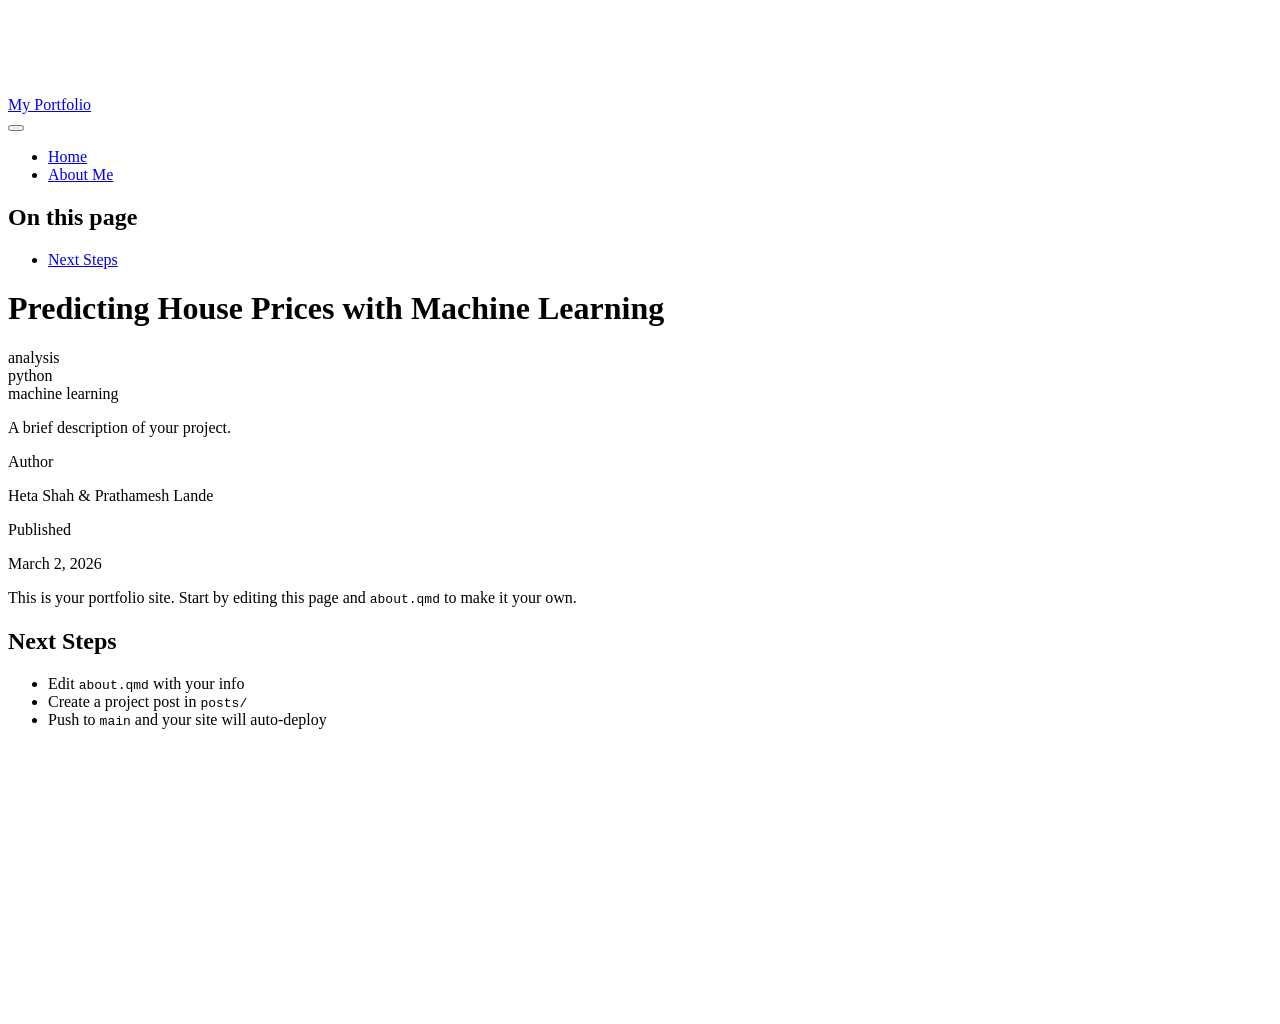
==== my-first-project/index.html @ 6f470e82 "deploy: f422465abd7d5f091201f24328987027fa8f9905" ====
<!DOCTYPE html>
<html xmlns="http://www.w3.org/1999/xhtml" lang="en" xml:lang="en"><head>

<meta charset="utf-8">
<meta name="generator" content="quarto-1.8.27">

<meta name="viewport" content="width=device-width, initial-scale=1.0, user-scalable=yes">

<meta name="author" content="Heta Shah &amp; Prathamesh Lande">
<meta name="dcterms.date" content="2026-03-02">
<meta name="description" content="A brief description of your project.">

<title>Predicting House Prices with Machine Learning – My Portfolio</title>
<style>
code{white-space: pre-wrap;}
span.smallcaps{font-variant: small-caps;}
div.columns{display: flex; gap: min(4vw, 1.5em);}
div.column{flex: auto; overflow-x: auto;}
div.hanging-indent{margin-left: 1.5em; text-indent: -1.5em;}
ul.task-list{list-style: none;}
ul.task-list li input[type="checkbox"] {
  width: 0.8em;
  margin: 0 0.8em 0.2em -1em; /* quarto-specific, see https://github.com/quarto-dev/quarto-cli/issues/4556 */ 
  vertical-align: middle;
}
</style>


<script src="../site_libs/quarto-nav/quarto-nav.js"></script>
<script src="../site_libs/quarto-nav/headroom.min.js"></script>
<script src="../site_libs/clipboard/clipboard.min.js"></script>
<script src="../site_libs/quarto-search/autocomplete.umd.js"></script>
<script src="../site_libs/quarto-search/fuse.min.js"></script>
<script src="../site_libs/quarto-search/quarto-search.js"></script>
<meta name="quarto:offset" content="../">
<script src="../site_libs/quarto-html/quarto.js" type="module"></script>
<script src="../site_libs/quarto-html/tabsets/tabsets.js" type="module"></script>
<script src="../site_libs/quarto-html/axe/axe-check.js" type="module"></script>
<script src="../site_libs/quarto-html/popper.min.js"></script>
<script src="../site_libs/quarto-html/tippy.umd.min.js"></script>
<script src="../site_libs/quarto-html/anchor.min.js"></script>
<link href="../site_libs/quarto-html/tippy.css" rel="stylesheet">
<link href="../site_libs/quarto-html/quarto-syntax-highlighting-ed96de9b727972fe78a7b5d16c58bf87.css" rel="stylesheet" id="quarto-text-highlighting-styles">
<script src="../site_libs/bootstrap/bootstrap.min.js"></script>
<link href="../site_libs/bootstrap/bootstrap-icons.css" rel="stylesheet">
<link href="../site_libs/bootstrap/bootstrap-afa37c5c79185640b9c231024f4fe5ea.min.css" rel="stylesheet" append-hash="true" id="quarto-bootstrap" data-mode="light">
<script id="quarto-search-options" type="application/json">{
  "location": "navbar",
  "copy-button": false,
  "collapse-after": 3,
  "panel-placement": "end",
  "type": "overlay",
  "limit": 50,
  "keyboard-shortcut": [
    "f",
    "/",
    "s"
  ],
  "show-item-context": false,
  "language": {
    "search-no-results-text": "No results",
    "search-matching-documents-text": "matching documents",
    "search-copy-link-title": "Copy link to search",
    "search-hide-matches-text": "Hide additional matches",
    "search-more-match-text": "more match in this document",
    "search-more-matches-text": "more matches in this document",
    "search-clear-button-title": "Clear",
    "search-text-placeholder": "",
    "search-detached-cancel-button-title": "Cancel",
    "search-submit-button-title": "Submit",
    "search-label": "Search"
  }
}</script>


<link rel="stylesheet" href="../styles.css">
</head>

<body class="nav-fixed quarto-light">

<div id="quarto-search-results"></div>
  <header id="quarto-header" class="headroom fixed-top">
    <nav class="navbar navbar-expand-lg " data-bs-theme="dark">
      <div class="navbar-container container-fluid">
      <div class="navbar-brand-container mx-auto">
    <a class="navbar-brand" href="../index.html">
    <span class="navbar-title">My Portfolio</span>
    </a>
  </div>
            <div id="quarto-search" class="" title="Search"></div>
          <button class="navbar-toggler" type="button" data-bs-toggle="collapse" data-bs-target="#navbarCollapse" aria-controls="navbarCollapse" role="menu" aria-expanded="false" aria-label="Toggle navigation" onclick="if (window.quartoToggleHeadroom) { window.quartoToggleHeadroom(); }">
  <span class="navbar-toggler-icon"></span>
</button>
          <div class="collapse navbar-collapse" id="navbarCollapse">
            <ul class="navbar-nav navbar-nav-scroll me-auto">
  <li class="nav-item">
    <a class="nav-link" href="../index.html"> 
<span class="menu-text">Home</span></a>
  </li>  
  <li class="nav-item">
    <a class="nav-link" href="../about.html"> 
<span class="menu-text">About Me</span></a>
  </li>  
</ul>
          </div> <!-- /navcollapse -->
            <div class="quarto-navbar-tools">
</div>
      </div> <!-- /container-fluid -->
    </nav>
</header>
<!-- content -->
<div id="quarto-content" class="quarto-container page-columns page-rows-contents page-layout-article page-navbar">
<!-- sidebar -->
<!-- margin-sidebar -->
    <div id="quarto-margin-sidebar" class="sidebar margin-sidebar">
        <nav id="TOC" role="doc-toc" class="toc-active">
    <h2 id="toc-title">On this page</h2>
   
  <ul>
  <li><a href="#next-steps" id="toc-next-steps" class="nav-link active" data-scroll-target="#next-steps">Next Steps</a></li>
  </ul>
</nav>
    </div>
<!-- main -->
<main class="content" id="quarto-document-content">

<header id="title-block-header" class="quarto-title-block default">
<div class="quarto-title">
<h1 class="title">Predicting House Prices with Machine Learning</h1>
  <div class="quarto-categories">
    <div class="quarto-category">analysis</div>
    <div class="quarto-category">python</div>
    <div class="quarto-category">machine learning</div>
  </div>
  </div>

<div>
  <div class="description">
    <p>A brief description of your project.</p>
  </div>
</div>


<div class="quarto-title-meta">

    <div>
    <div class="quarto-title-meta-heading">Author</div>
    <div class="quarto-title-meta-contents">
             <p>Heta Shah &amp; Prathamesh Lande </p>
          </div>
  </div>
    
    <div>
    <div class="quarto-title-meta-heading">Published</div>
    <div class="quarto-title-meta-contents">
      <p class="date">March 2, 2026</p>
    </div>
  </div>
  
    
  </div>
  


</header>


<p>This is your portfolio site. Start by editing this page and <code>about.qmd</code> to make it your own.</p>
<section id="next-steps" class="level2">
<h2 class="anchored" data-anchor-id="next-steps">Next Steps</h2>
<ul>
<li>Edit <code>about.qmd</code> with your info</li>
<li>Create a project post in <code>posts/</code></li>
<li>Push to <code>main</code> and your site will auto-deploy</li>
</ul>


</section>

</main> <!-- /main -->
<script id="quarto-html-after-body" type="application/javascript">
  window.document.addEventListener("DOMContentLoaded", function (event) {
    const icon = "";
    const anchorJS = new window.AnchorJS();
    anchorJS.options = {
      placement: 'right',
      icon: icon
    };
    anchorJS.add('.anchored');
    const isCodeAnnotation = (el) => {
      for (const clz of el.classList) {
        if (clz.startsWith('code-annotation-')) {                     
          return true;
        }
      }
      return false;
    }
    const onCopySuccess = function(e) {
      // button target
      const button = e.trigger;
      // don't keep focus
      button.blur();
      // flash "checked"
      button.classList.add('code-copy-button-checked');
      var currentTitle = button.getAttribute("title");
      button.setAttribute("title", "Copied!");
      let tooltip;
      if (window.bootstrap) {
        button.setAttribute("data-bs-toggle", "tooltip");
        button.setAttribute("data-bs-placement", "left");
        button.setAttribute("data-bs-title", "Copied!");
        tooltip = new bootstrap.Tooltip(button, 
          { trigger: "manual", 
            customClass: "code-copy-button-tooltip",
            offset: [0, -8]});
        tooltip.show();    
      }
      setTimeout(function() {
        if (tooltip) {
          tooltip.hide();
          button.removeAttribute("data-bs-title");
          button.removeAttribute("data-bs-toggle");
          button.removeAttribute("data-bs-placement");
        }
        button.setAttribute("title", currentTitle);
        button.classList.remove('code-copy-button-checked');
      }, 1000);
      // clear code selection
      e.clearSelection();
    }
    const getTextToCopy = function(trigger) {
      const outerScaffold = trigger.parentElement.cloneNode(true);
      const codeEl = outerScaffold.querySelector('code');
      for (const childEl of codeEl.children) {
        if (isCodeAnnotation(childEl)) {
          childEl.remove();
        }
      }
      return codeEl.innerText;
    }
    const clipboard = new window.ClipboardJS('.code-copy-button:not([data-in-quarto-modal])', {
      text: getTextToCopy
    });
    clipboard.on('success', onCopySuccess);
    if (window.document.getElementById('quarto-embedded-source-code-modal')) {
      const clipboardModal = new window.ClipboardJS('.code-copy-button[data-in-quarto-modal]', {
        text: getTextToCopy,
        container: window.document.getElementById('quarto-embedded-source-code-modal')
      });
      clipboardModal.on('success', onCopySuccess);
    }
      var localhostRegex = new RegExp(/^(?:http|https):\/\/localhost\:?[0-9]*\//);
      var mailtoRegex = new RegExp(/^mailto:/);
        var filterRegex = new RegExp('/' + window.location.host + '/');
      var isInternal = (href) => {
          return filterRegex.test(href) || localhostRegex.test(href) || mailtoRegex.test(href);
      }
      // Inspect non-navigation links and adorn them if external
     var links = window.document.querySelectorAll('a[href]:not(.nav-link):not(.navbar-brand):not(.toc-action):not(.sidebar-link):not(.sidebar-item-toggle):not(.pagination-link):not(.no-external):not([aria-hidden]):not(.dropdown-item):not(.quarto-navigation-tool):not(.about-link)');
      for (var i=0; i<links.length; i++) {
        const link = links[i];
        if (!isInternal(link.href)) {
          // undo the damage that might have been done by quarto-nav.js in the case of
          // links that we want to consider external
          if (link.dataset.originalHref !== undefined) {
            link.href = link.dataset.originalHref;
          }
        }
      }
    function tippyHover(el, contentFn, onTriggerFn, onUntriggerFn) {
      const config = {
        allowHTML: true,
        maxWidth: 500,
        delay: 100,
        arrow: false,
        appendTo: function(el) {
            return el.parentElement;
        },
        interactive: true,
        interactiveBorder: 10,
        theme: 'quarto',
        placement: 'bottom-start',
      };
      if (contentFn) {
        config.content = contentFn;
      }
      if (onTriggerFn) {
        config.onTrigger = onTriggerFn;
      }
      if (onUntriggerFn) {
        config.onUntrigger = onUntriggerFn;
      }
      window.tippy(el, config); 
    }
    const noterefs = window.document.querySelectorAll('a[role="doc-noteref"]');
    for (var i=0; i<noterefs.length; i++) {
      const ref = noterefs[i];
      tippyHover(ref, function() {
        // use id or data attribute instead here
        let href = ref.getAttribute('data-footnote-href') || ref.getAttribute('href');
        try { href = new URL(href).hash; } catch {}
        const id = href.replace(/^#\/?/, "");
        const note = window.document.getElementById(id);
        if (note) {
          return note.innerHTML;
        } else {
          return "";
        }
      });
    }
    const xrefs = window.document.querySelectorAll('a.quarto-xref');
    const processXRef = (id, note) => {
      // Strip column container classes
      const stripColumnClz = (el) => {
        el.classList.remove("page-full", "page-columns");
        if (el.children) {
          for (const child of el.children) {
            stripColumnClz(child);
          }
        }
      }
      stripColumnClz(note)
      if (id === null || id.startsWith('sec-')) {
        // Special case sections, only their first couple elements
        const container = document.createElement("div");
        if (note.children && note.children.length > 2) {
          container.appendChild(note.children[0].cloneNode(true));
          for (let i = 1; i < note.children.length; i++) {
            const child = note.children[i];
            if (child.tagName === "P" && child.innerText === "") {
              continue;
            } else {
              container.appendChild(child.cloneNode(true));
              break;
            }
          }
          if (window.Quarto?.typesetMath) {
            window.Quarto.typesetMath(container);
          }
          return container.innerHTML
        } else {
          if (window.Quarto?.typesetMath) {
            window.Quarto.typesetMath(note);
          }
          return note.innerHTML;
        }
      } else {
        // Remove any anchor links if they are present
        const anchorLink = note.querySelector('a.anchorjs-link');
        if (anchorLink) {
          anchorLink.remove();
        }
        if (window.Quarto?.typesetMath) {
          window.Quarto.typesetMath(note);
        }
        if (note.classList.contains("callout")) {
          return note.outerHTML;
        } else {
          return note.innerHTML;
        }
      }
    }
    for (var i=0; i<xrefs.length; i++) {
      const xref = xrefs[i];
      tippyHover(xref, undefined, function(instance) {
        instance.disable();
        let url = xref.getAttribute('href');
        let hash = undefined; 
        if (url.startsWith('#')) {
          hash = url;
        } else {
          try { hash = new URL(url).hash; } catch {}
        }
        if (hash) {
          const id = hash.replace(/^#\/?/, "");
          const note = window.document.getElementById(id);
          if (note !== null) {
            try {
              const html = processXRef(id, note.cloneNode(true));
              instance.setContent(html);
            } finally {
              instance.enable();
              instance.show();
            }
          } else {
            // See if we can fetch this
            fetch(url.split('#')[0])
            .then(res => res.text())
            .then(html => {
              const parser = new DOMParser();
              const htmlDoc = parser.parseFromString(html, "text/html");
              const note = htmlDoc.getElementById(id);
              if (note !== null) {
                const html = processXRef(id, note);
                instance.setContent(html);
              } 
            }).finally(() => {
              instance.enable();
              instance.show();
            });
          }
        } else {
          // See if we can fetch a full url (with no hash to target)
          // This is a special case and we should probably do some content thinning / targeting
          fetch(url)
          .then(res => res.text())
          .then(html => {
            const parser = new DOMParser();
            const htmlDoc = parser.parseFromString(html, "text/html");
            const note = htmlDoc.querySelector('main.content');
            if (note !== null) {
              // This should only happen for chapter cross references
              // (since there is no id in the URL)
              // remove the first header
              if (note.children.length > 0 && note.children[0].tagName === "HEADER") {
                note.children[0].remove();
              }
              const html = processXRef(null, note);
              instance.setContent(html);
            } 
          }).finally(() => {
            instance.enable();
            instance.show();
          });
        }
      }, function(instance) {
      });
    }
        let selectedAnnoteEl;
        const selectorForAnnotation = ( cell, annotation) => {
          let cellAttr = 'data-code-cell="' + cell + '"';
          let lineAttr = 'data-code-annotation="' +  annotation + '"';
          const selector = 'span[' + cellAttr + '][' + lineAttr + ']';
          return selector;
        }
        const selectCodeLines = (annoteEl) => {
          const doc = window.document;
          const targetCell = annoteEl.getAttribute("data-target-cell");
          const targetAnnotation = annoteEl.getAttribute("data-target-annotation");
          const annoteSpan = window.document.querySelector(selectorForAnnotation(targetCell, targetAnnotation));
          const lines = annoteSpan.getAttribute("data-code-lines").split(",");
          const lineIds = lines.map((line) => {
            return targetCell + "-" + line;
          })
          let top = null;
          let height = null;
          let parent = null;
          if (lineIds.length > 0) {
              //compute the position of the single el (top and bottom and make a div)
              const el = window.document.getElementById(lineIds[0]);
              top = el.offsetTop;
              height = el.offsetHeight;
              parent = el.parentElement.parentElement;
            if (lineIds.length > 1) {
              const lastEl = window.document.getElementById(lineIds[lineIds.length - 1]);
              const bottom = lastEl.offsetTop + lastEl.offsetHeight;
              height = bottom - top;
            }
            if (top !== null && height !== null && parent !== null) {
              // cook up a div (if necessary) and position it 
              let div = window.document.getElementById("code-annotation-line-highlight");
              if (div === null) {
                div = window.document.createElement("div");
                div.setAttribute("id", "code-annotation-line-highlight");
                div.style.position = 'absolute';
                parent.appendChild(div);
              }
              div.style.top = top - 2 + "px";
              div.style.height = height + 4 + "px";
              div.style.left = 0;
              let gutterDiv = window.document.getElementById("code-annotation-line-highlight-gutter");
              if (gutterDiv === null) {
                gutterDiv = window.document.createElement("div");
                gutterDiv.setAttribute("id", "code-annotation-line-highlight-gutter");
                gutterDiv.style.position = 'absolute';
                const codeCell = window.document.getElementById(targetCell);
                const gutter = codeCell.querySelector('.code-annotation-gutter');
                gutter.appendChild(gutterDiv);
              }
              gutterDiv.style.top = top - 2 + "px";
              gutterDiv.style.height = height + 4 + "px";
            }
            selectedAnnoteEl = annoteEl;
          }
        };
        const unselectCodeLines = () => {
          const elementsIds = ["code-annotation-line-highlight", "code-annotation-line-highlight-gutter"];
          elementsIds.forEach((elId) => {
            const div = window.document.getElementById(elId);
            if (div) {
              div.remove();
            }
          });
          selectedAnnoteEl = undefined;
        };
          // Handle positioning of the toggle
      window.addEventListener(
        "resize",
        throttle(() => {
          elRect = undefined;
          if (selectedAnnoteEl) {
            selectCodeLines(selectedAnnoteEl);
          }
        }, 10)
      );
      function throttle(fn, ms) {
      let throttle = false;
      let timer;
        return (...args) => {
          if(!throttle) { // first call gets through
              fn.apply(this, args);
              throttle = true;
          } else { // all the others get throttled
              if(timer) clearTimeout(timer); // cancel #2
              timer = setTimeout(() => {
                fn.apply(this, args);
                timer = throttle = false;
              }, ms);
          }
        };
      }
        // Attach click handler to the DT
        const annoteDls = window.document.querySelectorAll('dt[data-target-cell]');
        for (const annoteDlNode of annoteDls) {
          annoteDlNode.addEventListener('click', (event) => {
            const clickedEl = event.target;
            if (clickedEl !== selectedAnnoteEl) {
              unselectCodeLines();
              const activeEl = window.document.querySelector('dt[data-target-cell].code-annotation-active');
              if (activeEl) {
                activeEl.classList.remove('code-annotation-active');
              }
              selectCodeLines(clickedEl);
              clickedEl.classList.add('code-annotation-active');
            } else {
              // Unselect the line
              unselectCodeLines();
              clickedEl.classList.remove('code-annotation-active');
            }
          });
        }
    const findCites = (el) => {
      const parentEl = el.parentElement;
      if (parentEl) {
        const cites = parentEl.dataset.cites;
        if (cites) {
          return {
            el,
            cites: cites.split(' ')
          };
        } else {
          return findCites(el.parentElement)
        }
      } else {
        return undefined;
      }
    };
    var bibliorefs = window.document.querySelectorAll('a[role="doc-biblioref"]');
    for (var i=0; i<bibliorefs.length; i++) {
      const ref = bibliorefs[i];
      const citeInfo = findCites(ref);
      if (citeInfo) {
        tippyHover(citeInfo.el, function() {
          var popup = window.document.createElement('div');
          citeInfo.cites.forEach(function(cite) {
            var citeDiv = window.document.createElement('div');
            citeDiv.classList.add('hanging-indent');
            citeDiv.classList.add('csl-entry');
            var biblioDiv = window.document.getElementById('ref-' + cite);
            if (biblioDiv) {
              citeDiv.innerHTML = biblioDiv.innerHTML;
            }
            popup.appendChild(citeDiv);
          });
          return popup.innerHTML;
        });
      }
    }
  });
  </script>
</div> <!-- /content -->




</body></html>
---- site_libs/quarto-html/tippy.css ----
.tippy-box[data-animation=fade][data-state=hidden]{opacity:0}[data-tippy-root]{max-width:calc(100vw - 10px)}.tippy-box{position:relative;background-color:#333;color:#fff;border-radius:4px;font-size:14px;line-height:1.4;white-space:normal;outline:0;transition-property:transform,visibility,opacity}.tippy-box[data-placement^=top]>.tippy-arrow{bottom:0}.tippy-box[data-placement^=top]>.tippy-arrow:before{bottom:-7px;left:0;border-width:8px 8px 0;border-top-color:initial;transform-origin:center top}.tippy-box[data-placement^=bottom]>.tippy-arrow{top:0}.tippy-box[data-placement^=bottom]>.tippy-arrow:before{top:-7px;left:0;border-width:0 8px 8px;border-bottom-color:initial;transform-origin:center bottom}.tippy-box[data-placement^=left]>.tippy-arrow{right:0}.tippy-box[data-placement^=left]>.tippy-arrow:before{border-width:8px 0 8px 8px;border-left-color:initial;right:-7px;transform-origin:center left}.tippy-box[data-placement^=right]>.tippy-arrow{left:0}.tippy-box[data-placement^=right]>.tippy-arrow:before{left:-7px;border-width:8px 8px 8px 0;border-right-color:initial;transform-origin:center right}.tippy-box[data-inertia][data-state=visible]{transition-timing-function:cubic-bezier(.54,1.5,.38,1.11)}.tippy-arrow{width:16px;height:16px;color:#333}.tippy-arrow:before{content:"";position:absolute;border-color:transparent;border-style:solid}.tippy-content{position:relative;padding:5px 9px;z-index:1}
---- site_libs/quarto-html/quarto-syntax-highlighting-ed96de9b727972fe78a7b5d16c58bf87.css ----
/* quarto syntax highlight colors */
:root {
  --quarto-hl-ot-color: #003B4F;
  --quarto-hl-at-color: #657422;
  --quarto-hl-ss-color: #20794D;
  --quarto-hl-an-color: #5E5E5E;
  --quarto-hl-fu-color: #4758AB;
  --quarto-hl-st-color: #20794D;
  --quarto-hl-cf-color: #003B4F;
  --quarto-hl-op-color: #5E5E5E;
  --quarto-hl-er-color: #AD0000;
  --quarto-hl-bn-color: #AD0000;
  --quarto-hl-al-color: #AD0000;
  --quarto-hl-va-color: #111111;
  --quarto-hl-bu-color: inherit;
  --quarto-hl-ex-color: inherit;
  --quarto-hl-pp-color: #AD0000;
  --quarto-hl-in-color: #5E5E5E;
  --quarto-hl-vs-color: #20794D;
  --quarto-hl-wa-color: #5E5E5E;
  --quarto-hl-do-color: #5E5E5E;
  --quarto-hl-im-color: #00769E;
  --quarto-hl-ch-color: #20794D;
  --quarto-hl-dt-color: #AD0000;
  --quarto-hl-fl-color: #AD0000;
  --quarto-hl-co-color: #5E5E5E;
  --quarto-hl-cv-color: #5E5E5E;
  --quarto-hl-cn-color: #8f5902;
  --quarto-hl-sc-color: #5E5E5E;
  --quarto-hl-dv-color: #AD0000;
  --quarto-hl-kw-color: #003B4F;
}

/* other quarto variables */
:root {
  --quarto-font-monospace: SFMono-Regular, Menlo, Monaco, Consolas, "Liberation Mono", "Courier New", monospace;
}

/* syntax highlight based on Pandoc's rules */
pre > code.sourceCode > span {
  color: #003B4F;
}

code.sourceCode > span {
  color: #003B4F;
}

div.sourceCode,
div.sourceCode pre.sourceCode {
  color: #003B4F;
}

/* Normal */
code span {
  color: #003B4F;
}

/* Alert */
code span.al {
  color: #AD0000;
  font-style: inherit;
}

/* Annotation */
code span.an {
  color: #5E5E5E;
  font-style: inherit;
}

/* Attribute */
code span.at {
  color: #657422;
  font-style: inherit;
}

/* BaseN */
code span.bn {
  color: #AD0000;
  font-style: inherit;
}

/* BuiltIn */
code span.bu {
  font-style: inherit;
}

/* ControlFlow */
code span.cf {
  color: #003B4F;
  font-weight: bold;
  font-style: inherit;
}

/* Char */
code span.ch {
  color: #20794D;
  font-style: inherit;
}

/* Constant */
code span.cn {
  color: #8f5902;
  font-style: inherit;
}

/* Comment */
code span.co {
  color: #5E5E5E;
  font-style: inherit;
}

/* CommentVar */
code span.cv {
  color: #5E5E5E;
  font-style: italic;
}

/* Documentation */
code span.do {
  color: #5E5E5E;
  font-style: italic;
}

/* DataType */
code span.dt {
  color: #AD0000;
  font-style: inherit;
}

/* DecVal */
code span.dv {
  color: #AD0000;
  font-style: inherit;
}

/* Error */
code span.er {
  color: #AD0000;
  font-style: inherit;
}

/* Extension */
code span.ex {
  font-style: inherit;
}

/* Float */
code span.fl {
  color: #AD0000;
  font-style: inherit;
}

/* Function */
code span.fu {
  color: #4758AB;
  font-style: inherit;
}

/* Import */
code span.im {
  color: #00769E;
  font-style: inherit;
}

/* Information */
code span.in {
  color: #5E5E5E;
  font-style: inherit;
}

/* Keyword */
code span.kw {
  color: #003B4F;
  font-weight: bold;
  font-style: inherit;
}

/* Operator */
code span.op {
  color: #5E5E5E;
  font-style: inherit;
}

/* Other */
code span.ot {
  color: #003B4F;
  font-style: inherit;
}

/* Preprocessor */
code span.pp {
  color: #AD0000;
  font-style: inherit;
}

/* SpecialChar */
code span.sc {
  color: #5E5E5E;
  font-style: inherit;
}

/* SpecialString */
code span.ss {
  color: #20794D;
  font-style: inherit;
}

/* String */
code span.st {
  color: #20794D;
  font-style: inherit;
}

/* Variable */
code span.va {
  color: #111111;
  font-style: inherit;
}

/* VerbatimString */
code span.vs {
  color: #20794D;
  font-style: inherit;
}

/* Warning */
code span.wa {
  color: #5E5E5E;
  font-style: italic;
}

.prevent-inlining {
  content: "</";
}

/*# sourceMappingURL=0920dd6d7437995b8cdf7429764427b1.css.map */
---- styles.css ----
/* Custom styles — add your own here */
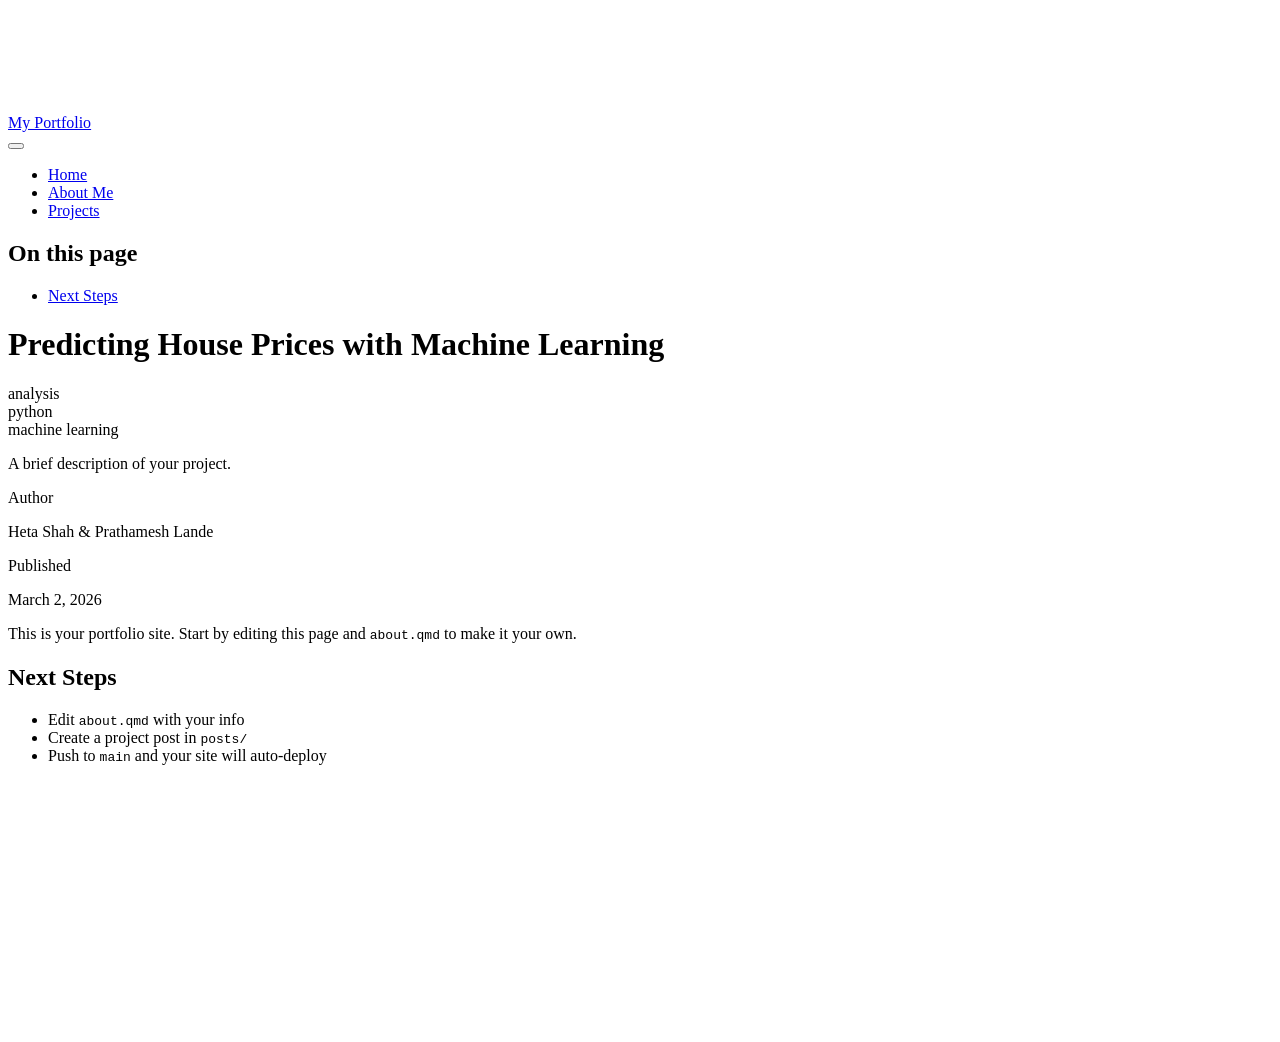
==== commit 1d4d961f: "deploy: 151cf922b6d0a19b5da681fb5a3000ed0ec11d2c" ====
--- a/my-first-project/index.html
+++ b/my-first-project/index.html
@@ -101,6 +101,10 @@
     <a class="nav-link" href="../about.html"> 
 <span class="menu-text">About Me</span></a>
   </li>  
+  <li class="nav-item">
+    <a class="nav-link active" href="../my-first-project/index.html" aria-current="page"> 
+<span class="menu-text">Projects</span></a>
+  </li>  
 </ul>
           </div> <!-- /navcollapse -->
             <div class="quarto-navbar-tools">
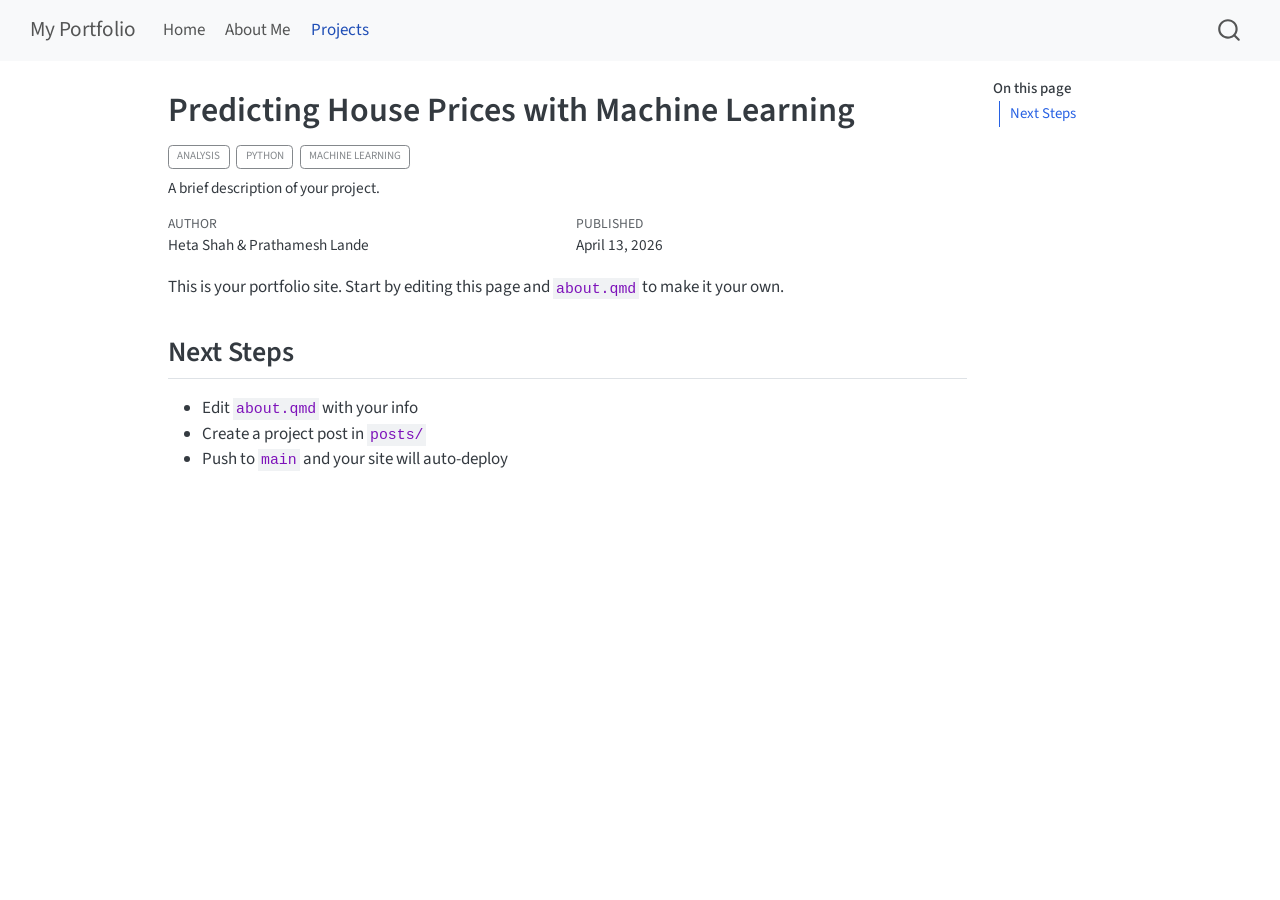
==== commit 8d5eabfb: "deploy: 6153390b71ebf3272467889612d4064e6bedb1c9" ====
--- a/my-first-project/index.html
+++ b/my-first-project/index.html
@@ -2,16 +2,19 @@
 <html xmlns="http://www.w3.org/1999/xhtml" lang="en" xml:lang="en"><head>
 
 <meta charset="utf-8">
-<meta name="generator" content="quarto-1.8.27">
+<meta name="generator" content="quarto-1.9.37">
 
 <meta name="viewport" content="width=device-width, initial-scale=1.0, user-scalable=yes">
 
 <meta name="author" content="Heta Shah &amp; Prathamesh Lande">
-<meta name="dcterms.date" content="2026-03-02">
+<meta name="dcterms.date" content="2026-04-13">
 <meta name="description" content="A brief description of your project.">
 
 <title>Predicting House Prices with Machine Learning – My Portfolio</title>
 <style>
+/* Default styles provided by pandoc.
+** See https://pandoc.org/MANUAL.html#variables-for-html for config info.
+*/
 code{white-space: pre-wrap;}
 span.smallcaps{font-variant: small-caps;}
 div.columns{display: flex; gap: min(4vw, 1.5em);}
@@ -35,15 +38,14 @@
 <meta name="quarto:offset" content="../">
 <script src="../site_libs/quarto-html/quarto.js" type="module"></script>
 <script src="../site_libs/quarto-html/tabsets/tabsets.js" type="module"></script>
-<script src="../site_libs/quarto-html/axe/axe-check.js" type="module"></script>
 <script src="../site_libs/quarto-html/popper.min.js"></script>
 <script src="../site_libs/quarto-html/tippy.umd.min.js"></script>
 <script src="../site_libs/quarto-html/anchor.min.js"></script>
 <link href="../site_libs/quarto-html/tippy.css" rel="stylesheet">
-<link href="../site_libs/quarto-html/quarto-syntax-highlighting-ed96de9b727972fe78a7b5d16c58bf87.css" rel="stylesheet" id="quarto-text-highlighting-styles">
+<link href="../site_libs/quarto-html/quarto-syntax-highlighting-7f8f88aac4f3542376d5c11b86a4c14d.css" rel="stylesheet" id="quarto-text-highlighting-styles">
 <script src="../site_libs/bootstrap/bootstrap.min.js"></script>
 <link href="../site_libs/bootstrap/bootstrap-icons.css" rel="stylesheet">
-<link href="../site_libs/bootstrap/bootstrap-afa37c5c79185640b9c231024f4fe5ea.min.css" rel="stylesheet" append-hash="true" id="quarto-bootstrap" data-mode="light">
+<link href="../site_libs/bootstrap/bootstrap-4897d45d2f75ed4f519693be625836c5.min.css" rel="stylesheet" append-hash="true" id="quarto-bootstrap" data-mode="light">
 <script id="quarto-search-options" type="application/json">{
   "location": "navbar",
   "copy-button": false,
@@ -157,7 +159,7 @@
     <div>
     <div class="quarto-title-meta-heading">Published</div>
     <div class="quarto-title-meta-contents">
-      <p class="date">March 2, 2026</p>
+      <p class="date">April 13, 2026</p>
     </div>
   </div>
   
--- a/site_libs/quarto-html/quarto-syntax-highlighting-7f8f88aac4f3542376d5c11b86a4c14d.css
+++ b/site_libs/quarto-html/quarto-syntax-highlighting-7f8f88aac4f3542376d5c11b86a4c14d.css
@@ -0,0 +1,236 @@
+/* quarto syntax highlight colors */
+:root {
+  --quarto-hl-ot-color: #003B4F;
+  --quarto-hl-at-color: #657422;
+  --quarto-hl-ss-color: #20794D;
+  --quarto-hl-an-color: #5E5E5E;
+  --quarto-hl-fu-color: #4758AB;
+  --quarto-hl-st-color: #20794D;
+  --quarto-hl-cf-color: #003B4F;
+  --quarto-hl-op-color: #5E5E5E;
+  --quarto-hl-er-color: #AD0000;
+  --quarto-hl-bn-color: #AD0000;
+  --quarto-hl-al-color: #AD0000;
+  --quarto-hl-va-color: #111111;
+  --quarto-hl-bu-color: inherit;
+  --quarto-hl-ex-color: inherit;
+  --quarto-hl-pp-color: #AD0000;
+  --quarto-hl-in-color: #5E5E5E;
+  --quarto-hl-vs-color: #20794D;
+  --quarto-hl-wa-color: #5E5E5E;
+  --quarto-hl-do-color: #5E5E5E;
+  --quarto-hl-im-color: #00769E;
+  --quarto-hl-ch-color: #20794D;
+  --quarto-hl-dt-color: #AD0000;
+  --quarto-hl-fl-color: #AD0000;
+  --quarto-hl-co-color: #5E5E5E;
+  --quarto-hl-cv-color: #5E5E5E;
+  --quarto-hl-cn-color: #8f5902;
+  --quarto-hl-sc-color: #5E5E5E;
+  --quarto-hl-dv-color: #AD0000;
+  --quarto-hl-kw-color: #003B4F;
+}
+
+/* other quarto variables */
+:root {
+  --quarto-font-monospace: SFMono-Regular, Menlo, Monaco, Consolas, "Liberation Mono", "Courier New", monospace;
+}
+
+/* syntax highlight based on Pandoc's rules */
+pre > code.sourceCode > span {
+  color: #003B4F;
+}
+
+code.sourceCode > span {
+  color: #003B4F;
+}
+
+div.sourceCode,
+div.sourceCode pre.sourceCode {
+  color: #003B4F;
+}
+
+/* Normal */
+code span {
+  color: #003B4F;
+}
+
+/* Alert */
+code span.al {
+  color: #AD0000;
+  font-style: inherit;
+}
+
+/* Annotation */
+code span.an {
+  color: #5E5E5E;
+  font-style: inherit;
+}
+
+/* Attribute */
+code span.at {
+  color: #657422;
+  font-style: inherit;
+}
+
+/* BaseN */
+code span.bn {
+  color: #AD0000;
+  font-style: inherit;
+}
+
+/* BuiltIn */
+code span.bu {
+  font-style: inherit;
+}
+
+/* ControlFlow */
+code span.cf {
+  color: #003B4F;
+  font-weight: bold;
+  font-style: inherit;
+}
+
+/* Char */
+code span.ch {
+  color: #20794D;
+  font-style: inherit;
+}
+
+/* Constant */
+code span.cn {
+  color: #8f5902;
+  font-style: inherit;
+}
+
+/* Comment */
+code span.co {
+  color: #5E5E5E;
+  font-style: inherit;
+}
+
+/* CommentVar */
+code span.cv {
+  color: #5E5E5E;
+  font-style: italic;
+}
+
+/* Documentation */
+code span.do {
+  color: #5E5E5E;
+  font-style: italic;
+}
+
+/* DataType */
+code span.dt {
+  color: #AD0000;
+  font-style: inherit;
+}
+
+/* DecVal */
+code span.dv {
+  color: #AD0000;
+  font-style: inherit;
+}
+
+/* Error */
+code span.er {
+  color: #AD0000;
+  font-style: inherit;
+}
+
+/* Extension */
+code span.ex {
+  font-style: inherit;
+}
+
+/* Float */
+code span.fl {
+  color: #AD0000;
+  font-style: inherit;
+}
+
+/* Function */
+code span.fu {
+  color: #4758AB;
+  font-style: inherit;
+}
+
+/* Import */
+code span.im {
+  color: #00769E;
+  font-style: inherit;
+}
+
+/* Information */
+code span.in {
+  color: #5E5E5E;
+  font-style: inherit;
+}
+
+/* Keyword */
+code span.kw {
+  color: #003B4F;
+  font-weight: bold;
+  font-style: inherit;
+}
+
+/* Operator */
+code span.op {
+  color: #5E5E5E;
+  font-style: inherit;
+}
+
+/* Other */
+code span.ot {
+  color: #003B4F;
+  font-style: inherit;
+}
+
+/* Preprocessor */
+code span.pp {
+  color: #AD0000;
+  font-style: inherit;
+}
+
+/* SpecialChar */
+code span.sc {
+  color: #5E5E5E;
+  font-style: inherit;
+}
+
+/* SpecialString */
+code span.ss {
+  color: #20794D;
+  font-style: inherit;
+}
+
+/* String */
+code span.st {
+  color: #20794D;
+  font-style: inherit;
+}
+
+/* Variable */
+code span.va {
+  color: #111111;
+  font-style: inherit;
+}
+
+/* VerbatimString */
+code span.vs {
+  color: #20794D;
+  font-style: inherit;
+}
+
+/* Warning */
+code span.wa {
+  color: #5E5E5E;
+  font-style: italic;
+}
+
+.prevent-inlining {
+  content: "</";
+}
+
+/*# sourceMappingURL=789ad8cd35626ba772517505b42a116e.css.map */
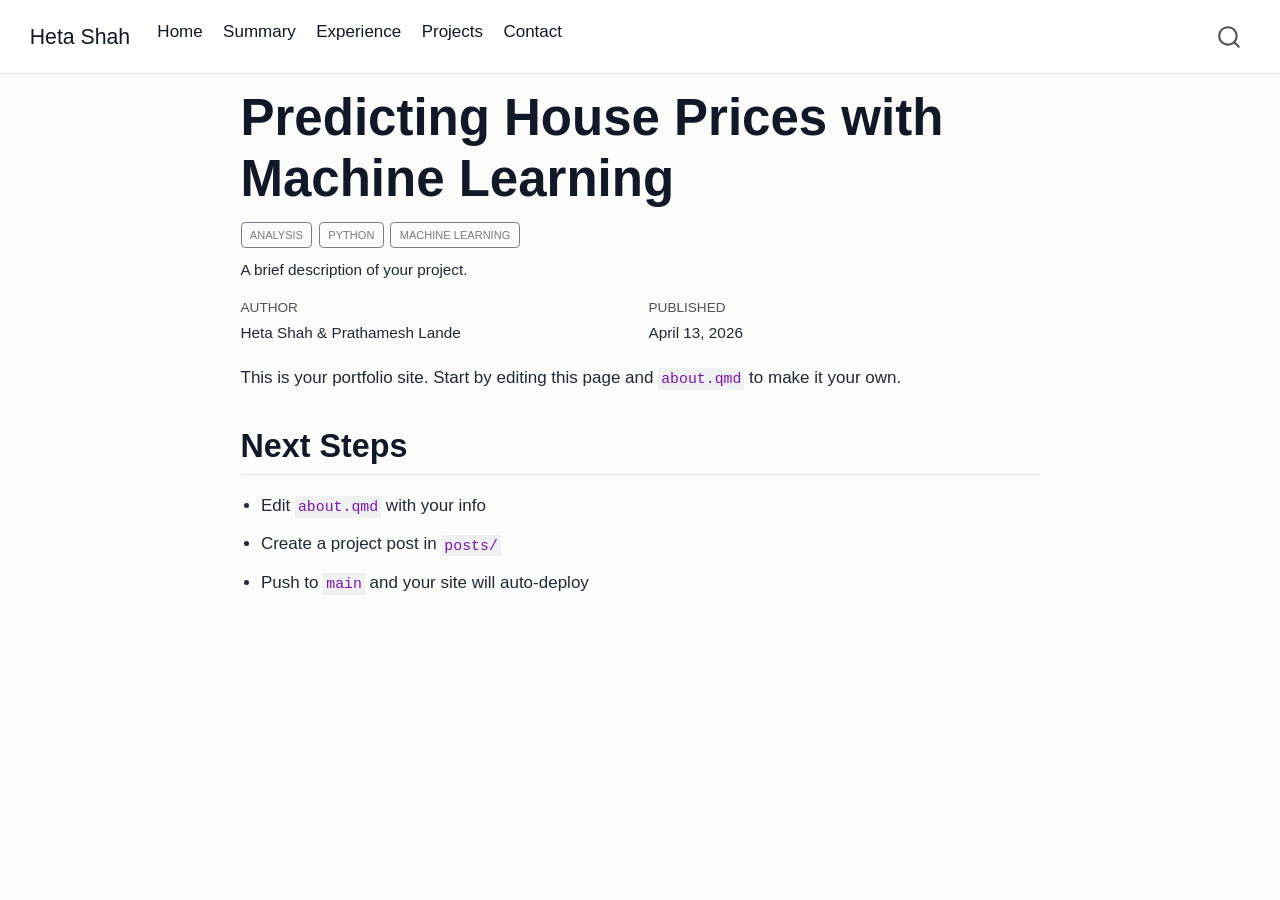
==== commit 03a053bb: "deploy: eedd6aac76eff64c59e5bfb8b29dd034269b83bf" ====
--- a/my-first-project/index.html
+++ b/my-first-project/index.html
@@ -10,7 +10,7 @@
 <meta name="dcterms.date" content="2026-04-13">
 <meta name="description" content="A brief description of your project.">
 
-<title>Predicting House Prices with Machine Learning – My Portfolio</title>
+<title>Predicting House Prices with Machine Learning – Heta Shah</title>
 <style>
 /* Default styles provided by pandoc.
 ** See https://pandoc.org/MANUAL.html#variables-for-html for config info.
@@ -78,7 +78,7 @@
 <link rel="stylesheet" href="../styles.css">
 </head>
 
-<body class="nav-fixed quarto-light">
+<body class="nav-fixed fullcontent quarto-light">
 
 <div id="quarto-search-results"></div>
   <header id="quarto-header" class="headroom fixed-top">
@@ -86,7 +86,7 @@
       <div class="navbar-container container-fluid">
       <div class="navbar-brand-container mx-auto">
     <a class="navbar-brand" href="../index.html">
-    <span class="navbar-title">My Portfolio</span>
+    <span class="navbar-title">Heta Shah</span>
     </a>
   </div>
             <div id="quarto-search" class="" title="Search"></div>
@@ -100,12 +100,20 @@
 <span class="menu-text">Home</span></a>
   </li>  
   <li class="nav-item">
-    <a class="nav-link" href="../about.html"> 
-<span class="menu-text">About Me</span></a>
+    <a class="nav-link" href="../#summary"> 
+<span class="menu-text">Summary</span></a>
   </li>  
   <li class="nav-item">
-    <a class="nav-link active" href="../my-first-project/index.html" aria-current="page"> 
+    <a class="nav-link" href="../#experience"> 
+<span class="menu-text">Experience</span></a>
+  </li>  
+  <li class="nav-item">
+    <a class="nav-link" href="../#projects"> 
 <span class="menu-text">Projects</span></a>
+  </li>  
+  <li class="nav-item">
+    <a class="nav-link" href="../#contact"> 
+<span class="menu-text">Contact</span></a>
   </li>  
 </ul>
           </div> <!-- /navcollapse -->
@@ -118,15 +126,7 @@
 <div id="quarto-content" class="quarto-container page-columns page-rows-contents page-layout-article page-navbar">
 <!-- sidebar -->
 <!-- margin-sidebar -->
-    <div id="quarto-margin-sidebar" class="sidebar margin-sidebar">
-        <nav id="TOC" role="doc-toc" class="toc-active">
-    <h2 id="toc-title">On this page</h2>
-   
-  <ul>
-  <li><a href="#next-steps" id="toc-next-steps" class="nav-link active" data-scroll-target="#next-steps">Next Steps</a></li>
-  </ul>
-</nav>
-    </div>
+    
 <!-- main -->
 <main class="content" id="quarto-document-content">
 
--- a/styles.css
+++ b/styles.css
@@ -1 +1,208 @@
 /* Custom styles — add your own here */
+/* ===== Global ===== */
+body {
+    font-family: "Inter", "Segoe UI", Arial, sans-serif;
+    color: #1f2937;
+    background-color: #fcfcfb;
+    line-height: 1.7;
+    font-size: 17px;
+}
+
+main.content {
+    max-width: 1100px;
+    margin: 0 auto;
+    padding-top: 20px;
+    padding-bottom: 60px;
+}
+
+h1,
+h2,
+h3 {
+    color: #111827;
+    font-weight: 700;
+}
+
+h1 {
+    font-size: 3rem;
+    margin-bottom: 0.4rem;
+}
+
+h2 {
+    font-size: 1.9rem;
+    margin-top: 3rem;
+    margin-bottom: 1rem;
+    border-bottom: 1px solid #e5e7eb;
+    padding-bottom: 0.5rem;
+}
+
+h3 {
+    font-size: 1.2rem;
+    margin-top: 1.5rem;
+    margin-bottom: 0.5rem;
+}
+
+p {
+    margin-bottom: 1rem;
+}
+
+a {
+    color: #1d4ed8;
+    text-decoration: none;
+}
+
+a:hover {
+    text-decoration: underline;
+}
+
+/* ===== Navbar ===== */
+.navbar {
+    background-color: #ffffff !important;
+    border-bottom: 1px solid #e5e7eb;
+}
+
+.navbar-brand,
+.nav-link {
+    color: #111827 !important;
+    font-weight: 500;
+}
+
+.nav-link:hover {
+    color: #1d4ed8 !important;
+}
+
+/* ===== Hero ===== */
+.hero {
+    display: grid;
+    grid-template-columns: 1.6fr 1fr;
+    gap: 40px;
+    align-items: center;
+    padding: 40px 0 20px 0;
+}
+
+.hero-text h2 {
+    border: none;
+    padding-bottom: 0;
+    margin-top: 0;
+    margin-bottom: 1rem;
+    color: #4b5563;
+    font-size: 1.2rem;
+    font-weight: 500;
+}
+
+.hero-buttons {
+    margin-top: 1.5rem;
+    display: flex;
+    gap: 12px;
+    flex-wrap: wrap;
+}
+
+.btn-primary,
+.btn-secondary {
+    display: inline-block;
+    padding: 10px 18px;
+    border-radius: 999px;
+    font-weight: 600;
+    transition: 0.2s ease;
+}
+
+.btn-primary {
+    background-color: #111827;
+    color: #ffffff !important;
+}
+
+.btn-primary:hover {
+    background-color: #374151;
+    text-decoration: none;
+}
+
+.btn-secondary {
+    background-color: #f3f4f6;
+    color: #111827 !important;
+    border: 1px solid #e5e7eb;
+}
+
+.btn-secondary:hover {
+    background-color: #e5e7eb;
+    text-decoration: none;
+}
+
+.hero-image {
+    display: flex;
+    justify-content: center;
+}
+
+.profile-photo {
+    width: 280px;
+    max-width: 100%;
+    aspect-ratio: 1 / 1;
+    object-fit: cover;
+    border-radius: 22px;
+    border: 1px solid #e5e7eb;
+    box-shadow: 0 10px 30px rgba(0, 0, 0, 0.08);
+    background: #f3f4f6;
+}
+
+/* ===== Projects ===== */
+.project-grid {
+    display: grid;
+    grid-template-columns: repeat(3, 1fr);
+    gap: 22px;
+    margin-top: 1rem;
+}
+
+.project-card {
+    background: #ffffff;
+    border: 1px solid #e5e7eb;
+    border-radius: 18px;
+    padding: 22px;
+    box-shadow: 0 8px 24px rgba(17, 24, 39, 0.05);
+}
+
+.project-card h3 {
+    margin-top: 0;
+}
+
+/* ===== Skills ===== */
+.skills-grid {
+    display: grid;
+    grid-template-columns: repeat(2, 1fr);
+    gap: 18px;
+    margin-top: 1rem;
+}
+
+.skill-box {
+    background: #ffffff;
+    border: 1px solid #e5e7eb;
+    border-radius: 16px;
+    padding: 18px 20px;
+}
+
+/* ===== Lists ===== */
+ul {
+    padding-left: 1.2rem;
+}
+
+li {
+    margin-bottom: 0.55rem;
+}
+
+/* ===== Mobile ===== */
+@media (max-width: 900px) {
+    .hero {
+        grid-template-columns: 1fr;
+        text-align: center;
+    }
+
+    .hero-buttons {
+        justify-content: center;
+    }
+
+    .project-grid,
+    .skills-grid {
+        grid-template-columns: 1fr;
+    }
+
+    h1 {
+        font-size: 2.3rem;
+    }
+}
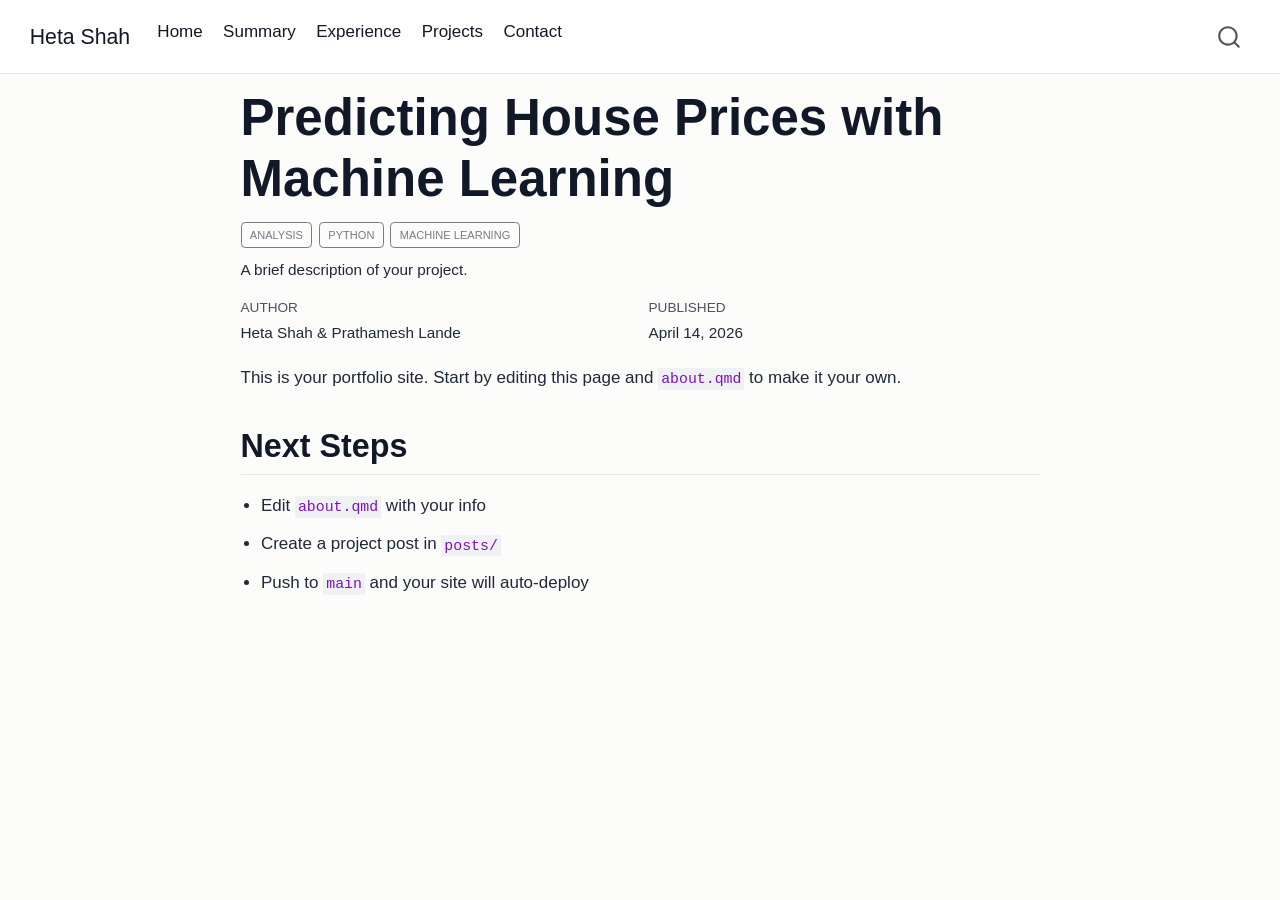
==== commit a897935d: "deploy: ed32585ba6dbcf2b7c3781c15374d1c8bb731d2f" ====
--- a/my-first-project/index.html
+++ b/my-first-project/index.html
@@ -7,7 +7,7 @@
 <meta name="viewport" content="width=device-width, initial-scale=1.0, user-scalable=yes">
 
 <meta name="author" content="Heta Shah &amp; Prathamesh Lande">
-<meta name="dcterms.date" content="2026-04-13">
+<meta name="dcterms.date" content="2026-04-14">
 <meta name="description" content="A brief description of your project.">
 
 <title>Predicting House Prices with Machine Learning – Heta Shah</title>
@@ -159,7 +159,7 @@
     <div>
     <div class="quarto-title-meta-heading">Published</div>
     <div class="quarto-title-meta-contents">
-      <p class="date">April 13, 2026</p>
+      <p class="date">April 14, 2026</p>
     </div>
   </div>
   
--- a/styles.css
+++ b/styles.css
@@ -1,4 +1,3 @@
-/* Custom styles — add your own here */
 /* ===== Global ===== */
 body {
     font-family: "Inter", "Segoe UI", Arial, sans-serif;
